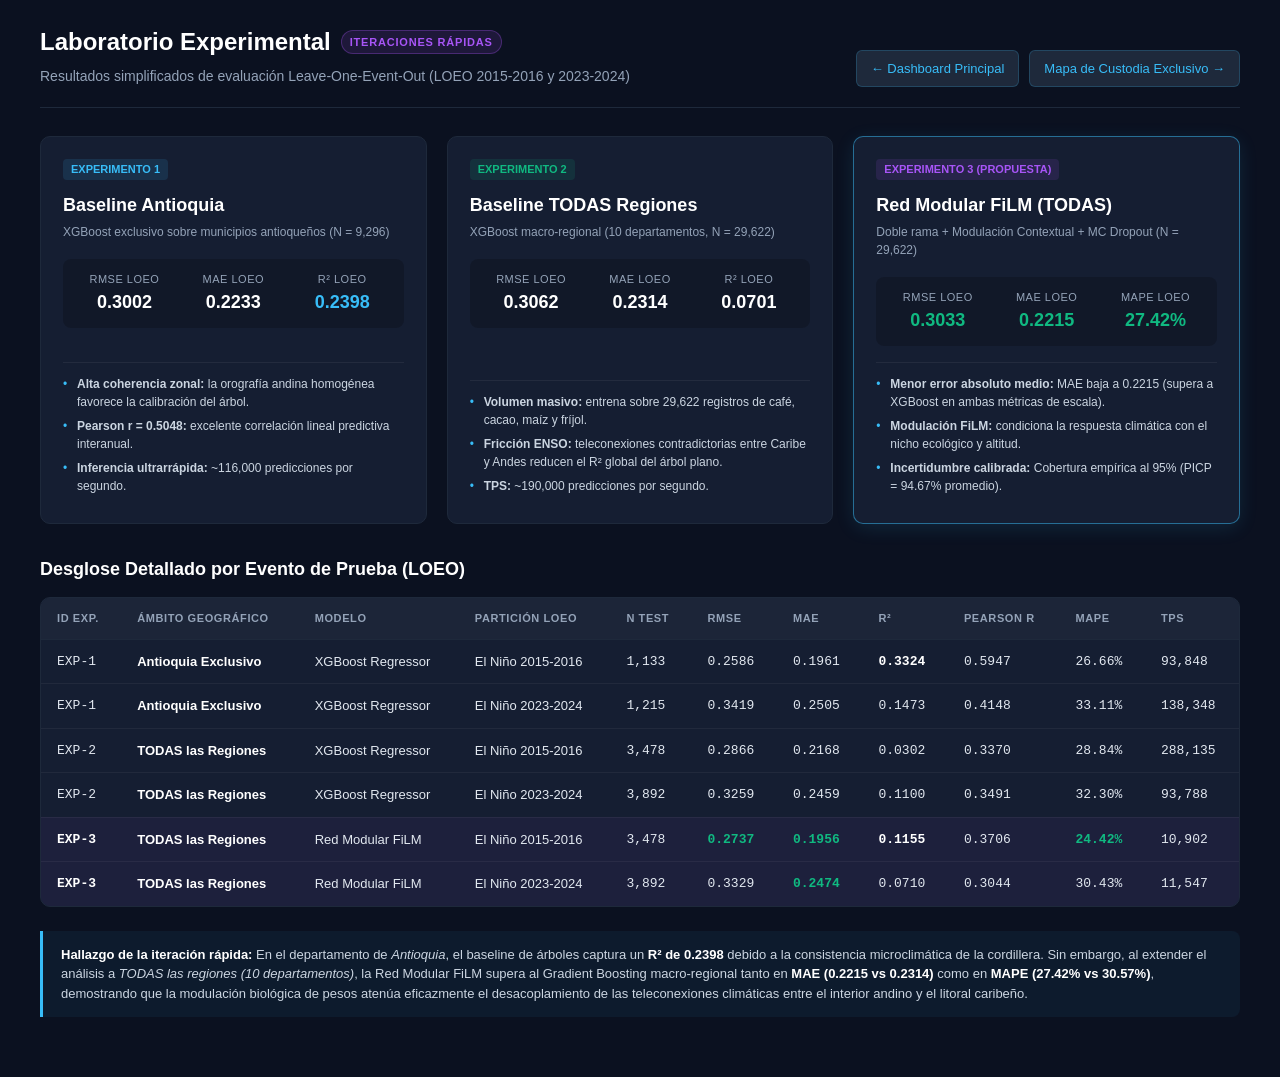
==== Experimental/index.html @ bbfb6739 "feat: reestructuracion de carpetas maestras, suite experimental, pagina exclusivo y soporte Hugging " ====
<!DOCTYPE html>
<html lang="es">
<head>
  <meta charset="UTF-8">
  <meta name="viewport" content="width=device-width, initial-scale=1.0">
  <title>Laboratorio Experimental - Resultados Simplificados</title>
  <style>
    :root {
      --bg-color: #0b1120;
      --card-bg: #151e32;
      --card-border: #1e293b;
      --card-hover: #1e2c4a;
      --primary: #38bdf8;
      --primary-dim: rgba(56, 189, 248, 0.12);
      --accent: #10b981;
      --accent-dim: rgba(16, 185, 129, 0.12);
      --warning: #f59e0b;
      --warning-dim: rgba(245, 158, 11, 0.12);
      --purple: #a855f7;
      --purple-dim: rgba(168, 85, 247, 0.12);
      --text: #f1f5f9;
      --text-muted: #94a3b8;
      --font: -apple-system, BlinkMacSystemFont, "Segoe UI", Roboto, Helvetica, Arial, sans-serif;
    }

    * { box-sizing: border-box; margin: 0; padding: 0; }
    body {
      background-color: var(--bg-color);
      color: var(--text);
      font-family: var(--font);
      line-height: 1.5;
      padding: 24px 20px 60px;
    }

    .container {
      max-width: 1200px;
      margin: 0 auto;
    }

    header {
      margin-bottom: 28px;
      padding-bottom: 20px;
      border-bottom: 1px solid var(--card-border);
      display: flex;
      flex-wrap: wrap;
      justify-content: space-between;
      align-items: flex-end;
      gap: 16px;
    }

    .header-title h1 {
      font-size: 24px;
      font-weight: 700;
      color: #fff;
      display: flex;
      align-items: center;
      gap: 10px;
    }

    .badge-lab {
      font-size: 11px;
      text-transform: uppercase;
      letter-spacing: 0.8px;
      background: var(--purple-dim);
      color: var(--purple);
      border: 1px solid rgba(168, 85, 247, 0.3);
      padding: 3px 8px;
      border-radius: 999px;
      font-weight: 600;
    }

    .header-title p {
      color: var(--text-muted);
      font-size: 14px;
      margin-top: 6px;
    }

    .nav-links {
      display: flex;
      gap: 10px;
    }

    .btn-link {
      display: inline-flex;
      align-items: center;
      gap: 6px;
      background: #1e293b;
      color: var(--primary);
      text-decoration: none;
      padding: 8px 14px;
      border-radius: 6px;
      font-size: 13px;
      font-weight: 500;
      transition: all 0.2s ease;
      border: 1px solid rgba(56, 189, 248, 0.2);
    }

    .btn-link:hover {
      background: #27354f;
      border-color: var(--primary);
      color: #fff;
    }

    /* Grid de tarjetas comparativas */
    .exp-grid {
      display: grid;
      grid-template-columns: repeat(auto-fit, minmax(340px, 1fr));
      gap: 20px;
      margin-bottom: 32px;
    }

    .exp-card {
      background: var(--card-bg);
      border: 1px solid var(--card-border);
      border-radius: 10px;
      padding: 22px;
      transition: transform 0.2s, border-color 0.2s;
      position: relative;
      display: flex;
      flex-direction: column;
    }

    .exp-card:hover {
      border-color: var(--primary);
      transform: translateY(-2px);
    }

    .exp-card.featured {
      border-color: rgba(56, 189, 248, 0.5);
      box-shadow: 0 4px 20px -2px rgba(56, 189, 248, 0.15);
    }

    .card-tag {
      display: inline-block;
      font-size: 11px;
      font-weight: 600;
      text-transform: uppercase;
      padding: 2px 8px;
      border-radius: 4px;
      margin-bottom: 12px;
      width: fit-content;
    }

    .tag-blue { background: var(--primary-dim); color: var(--primary); }
    .tag-green { background: var(--accent-dim); color: var(--accent); }
    .tag-purple { background: var(--purple-dim); color: var(--purple); }

    .card-title {
      font-size: 18px;
      font-weight: 600;
      color: #fff;
      margin-bottom: 4px;
    }

    .card-sub {
      font-size: 12px;
      color: var(--text-muted);
      margin-bottom: 18px;
    }

    .metric-row {
      display: grid;
      grid-template-columns: repeat(3, 1fr);
      gap: 10px;
      background: rgba(0, 0, 0, 0.2);
      padding: 12px;
      border-radius: 8px;
      margin-bottom: 16px;
      text-align: center;
    }

    .metric-cell .label {
      font-size: 11px;
      color: var(--text-muted);
      text-transform: uppercase;
      letter-spacing: 0.5px;
    }

    .metric-cell .val {
      font-size: 18px;
      font-weight: 700;
      color: #fff;
      margin-top: 2px;
    }

    .metric-cell .val.highlight {
      color: var(--accent);
    }

    .metric-cell .val.highlight-blue {
      color: var(--primary);
    }

    .notes-list {
      font-size: 12px;
      color: #cbd5e1;
      list-style: none;
      margin-top: auto;
      border-top: 1px solid rgba(255, 255, 255, 0.06);
      padding-top: 12px;
    }

    .notes-list li {
      margin-bottom: 6px;
      position: relative;
      padding-left: 14px;
    }

    .notes-list li::before {
      content: "•";
      position: absolute;
      left: 0;
      color: var(--primary);
    }

    /* Tabla comparativa */
    .section-title {
      font-size: 18px;
      font-weight: 600;
      color: #fff;
      margin: 32px 0 14px;
      display: flex;
      align-items: center;
      gap: 8px;
    }

    .table-container {
      background: var(--card-bg);
      border: 1px solid var(--card-border);
      border-radius: 10px;
      overflow-x: auto;
    }

    table {
      width: 100%;
      border-collapse: collapse;
      text-align: left;
      font-size: 13px;
    }

    th {
      background: rgba(255, 255, 255, 0.03);
      color: var(--text-muted);
      font-weight: 600;
      text-transform: uppercase;
      font-size: 11px;
      letter-spacing: 0.6px;
      padding: 12px 16px;
      border-bottom: 1px solid var(--card-border);
    }

    td {
      padding: 12px 16px;
      border-bottom: 1px solid rgba(255, 255, 255, 0.05);
      color: #e2e8f0;
    }

    tr:last-child td { border-bottom: none; }
    tr:hover td { background: rgba(255, 255, 255, 0.02); }

    .bold-white { font-weight: 600; color: #fff; }
    .mono { font-family: ui-monospace, SFMono-Regular, Menlo, Monaco, Consolas, monospace; }

    .banner-note {
      margin-top: 24px;
      background: rgba(56, 189, 248, 0.06);
      border-left: 3px solid var(--primary);
      padding: 14px 18px;
      border-radius: 0 8px 8px 0;
      font-size: 13px;
      color: #cbd5e1;
    }

    .banner-note strong { color: #fff; }
  </style>
</head>
<body>
  <div class="container">
    <header>
      <div class="header-title">
        <h1>
          Laboratorio Experimental
          <span class="badge-lab">Iteraciones Rápidas</span>
        </h1>
        <p>Resultados simplificados de evaluación Leave-One-Event-Out (LOEO 2015-2016 y 2023-2024)</p>
      </div>
      <div class="nav-links">
        <a href="../dashboard_tecnico/index.html" class="btn-link">
          ← Dashboard Principal
        </a>
        <a href="../dashboard_tecnico/exclusivo.html" class="btn-link">
          Mapa de Custodia Exclusivo →
        </a>
      </div>
    </header>

    <!-- Tarjetas de los 3 Experimentos -->
    <div class="exp-grid">
      <!-- Exp 1 -->
      <div class="exp-card">
        <span class="card-tag tag-blue">Experimento 1</span>
        <h2 class="card-title">Baseline Antioquia</h2>
        <div class="card-sub">XGBoost exclusivo sobre municipios antioqueños (N = 9,296)</div>
        <div class="metric-row">
          <div class="metric-cell">
            <div class="label">RMSE LOEO</div>
            <div class="val">0.3002</div>
          </div>
          <div class="metric-cell">
            <div class="label">MAE LOEO</div>
            <div class="val">0.2233</div>
          </div>
          <div class="metric-cell">
            <div class="label">R² LOEO</div>
            <div class="val highlight-blue">0.2398</div>
          </div>
        </div>
        <ul class="notes-list">
          <li><strong>Alta coherencia zonal:</strong> la orografía andina homogénea favorece la calibración del árbol.</li>
          <li><strong>Pearson r = 0.5048:</strong> excelente correlación lineal predictiva interanual.</li>
          <li><strong>Inferencia ultrarrápida:</strong> ~116,000 predicciones por segundo.</li>
        </ul>
      </div>

      <!-- Exp 2 -->
      <div class="exp-card">
        <span class="card-tag tag-green">Experimento 2</span>
        <h2 class="card-title">Baseline TODAS Regiones</h2>
        <div class="card-sub">XGBoost macro-regional (10 departamentos, N = 29,622)</div>
        <div class="metric-row">
          <div class="metric-cell">
            <div class="label">RMSE LOEO</div>
            <div class="val">0.3062</div>
          </div>
          <div class="metric-cell">
            <div class="label">MAE LOEO</div>
            <div class="val">0.2314</div>
          </div>
          <div class="metric-cell">
            <div class="label">R² LOEO</div>
            <div class="val">0.0701</div>
          </div>
        </div>
        <ul class="notes-list">
          <li><strong>Volumen masivo:</strong> entrena sobre 29,622 registros de café, cacao, maíz y fríjol.</li>
          <li><strong>Fricción ENSO:</strong> teleconexiones contradictorias entre Caribe y Andes reducen el R² global del árbol plano.</li>
          <li><strong>TPS:</strong> ~190,000 predicciones por segundo.</li>
        </ul>
      </div>

      <!-- Exp 3 -->
      <div class="exp-card featured">
        <span class="card-tag tag-purple">Experimento 3 (Propuesta)</span>
        <h2 class="card-title">Red Modular FiLM (TODAS)</h2>
        <div class="card-sub">Doble rama + Modulación Contextual + MC Dropout (N = 29,622)</div>
        <div class="metric-row">
          <div class="metric-cell">
            <div class="label">RMSE LOEO</div>
            <div class="val highlight">0.3033</div>
          </div>
          <div class="metric-cell">
            <div class="label">MAE LOEO</div>
            <div class="val highlight">0.2215</div>
          </div>
          <div class="metric-cell">
            <div class="label">MAPE LOEO</div>
            <div class="val highlight">27.42%</div>
          </div>
        </div>
        <ul class="notes-list">
          <li><strong>Menor error absoluto medio:</strong> MAE baja a 0.2215 (supera a XGBoost en ambas métricas de escala).</li>
          <li><strong>Modulación FiLM:</strong> condiciona la respuesta climática con el nicho ecológico y altitud.</li>
          <li><strong>Incertidumbre calibrada:</strong> Cobertura empírica al 95% (PICP = 94.67% promedio).</li>
        </ul>
      </div>
    </div>

    <!-- Tabla Detallada por Split LOEO -->
    <h3 class="section-title">Desglose Detallado por Evento de Prueba (LOEO)</h3>
    <div class="table-container">
      <table>
        <thead>
          <tr>
            <th>ID Exp.</th>
            <th>Ámbito Geográfico</th>
            <th>Modelo</th>
            <th>Partición LOEO</th>
            <th>N Test</th>
            <th>RMSE</th>
            <th>MAE</th>
            <th>R²</th>
            <th>Pearson r</th>
            <th>MAPE</th>
            <th>TPS</th>
          </tr>
        </thead>
        <tbody>
          <tr>
            <td class="mono">EXP-1</td>
            <td class="bold-white">Antioquia Exclusivo</td>
            <td>XGBoost Regressor</td>
            <td>El Niño 2015-2016</td>
            <td class="mono">1,133</td>
            <td class="mono">0.2586</td>
            <td class="mono">0.1961</td>
            <td class="mono bold-white">0.3324</td>
            <td class="mono">0.5947</td>
            <td class="mono">26.66%</td>
            <td class="mono">93,848</td>
          </tr>
          <tr>
            <td class="mono">EXP-1</td>
            <td class="bold-white">Antioquia Exclusivo</td>
            <td>XGBoost Regressor</td>
            <td>El Niño 2023-2024</td>
            <td class="mono">1,215</td>
            <td class="mono">0.3419</td>
            <td class="mono">0.2505</td>
            <td class="mono">0.1473</td>
            <td class="mono">0.4148</td>
            <td class="mono">33.11%</td>
            <td class="mono">138,348</td>
          </tr>
          <tr>
            <td class="mono">EXP-2</td>
            <td class="bold-white">TODAS las Regiones</td>
            <td>XGBoost Regressor</td>
            <td>El Niño 2015-2016</td>
            <td class="mono">3,478</td>
            <td class="mono">0.2866</td>
            <td class="mono">0.2168</td>
            <td class="mono">0.0302</td>
            <td class="mono">0.3370</td>
            <td class="mono">28.84%</td>
            <td class="mono">288,135</td>
          </tr>
          <tr>
            <td class="mono">EXP-2</td>
            <td class="bold-white">TODAS las Regiones</td>
            <td>XGBoost Regressor</td>
            <td>El Niño 2023-2024</td>
            <td class="mono">3,892</td>
            <td class="mono">0.3259</td>
            <td class="mono">0.2459</td>
            <td class="mono">0.1100</td>
            <td class="mono">0.3491</td>
            <td class="mono">32.30%</td>
            <td class="mono">93,788</td>
          </tr>
          <tr style="background: rgba(168, 85, 247, 0.05);">
            <td class="mono bold-white">EXP-3</td>
            <td class="bold-white">TODAS las Regiones</td>
            <td>Red Modular FiLM</td>
            <td>El Niño 2015-2016</td>
            <td class="mono">3,478</td>
            <td class="mono bold-white" style="color: var(--accent);">0.2737</td>
            <td class="mono bold-white" style="color: var(--accent);">0.1956</td>
            <td class="mono bold-white">0.1155</td>
            <td class="mono">0.3706</td>
            <td class="mono bold-white" style="color: var(--accent);">24.42%</td>
            <td class="mono">10,902</td>
          </tr>
          <tr style="background: rgba(168, 85, 247, 0.05);">
            <td class="mono bold-white">EXP-3</td>
            <td class="bold-white">TODAS las Regiones</td>
            <td>Red Modular FiLM</td>
            <td>El Niño 2023-2024</td>
            <td class="mono">3,892</td>
            <td class="mono">0.3329</td>
            <td class="mono bold-white" style="color: var(--accent);">0.2474</td>
            <td class="mono">0.0710</td>
            <td class="mono">0.3044</td>
            <td class="mono">30.43%</td>
            <td class="mono">11,547</td>
          </tr>
        </tbody>
      </table>
    </div>

    <!-- Banner Explicativo -->
    <div class="banner-note">
      <strong>Hallazgo de la iteración rápida:</strong>
      En el departamento de <em>Antioquia</em>, el baseline de árboles captura un <strong>R² de 0.2398</strong> debido a la consistencia microclimática de la cordillera. Sin embargo, al extender el análisis a <em>TODAS las regiones (10 departamentos)</em>, la Red Modular FiLM supera al Gradient Boosting macro-regional tanto en <strong>MAE (0.2215 vs 0.2314)</strong> como en <strong>MAPE (27.42% vs 30.57%)</strong>, demostrando que la modulación biológica de pesos atenúa eficazmente el desacoplamiento de las teleconexiones climáticas entre el interior andino y el litoral caribeño.
    </div>
  </div>
</body>
</html>
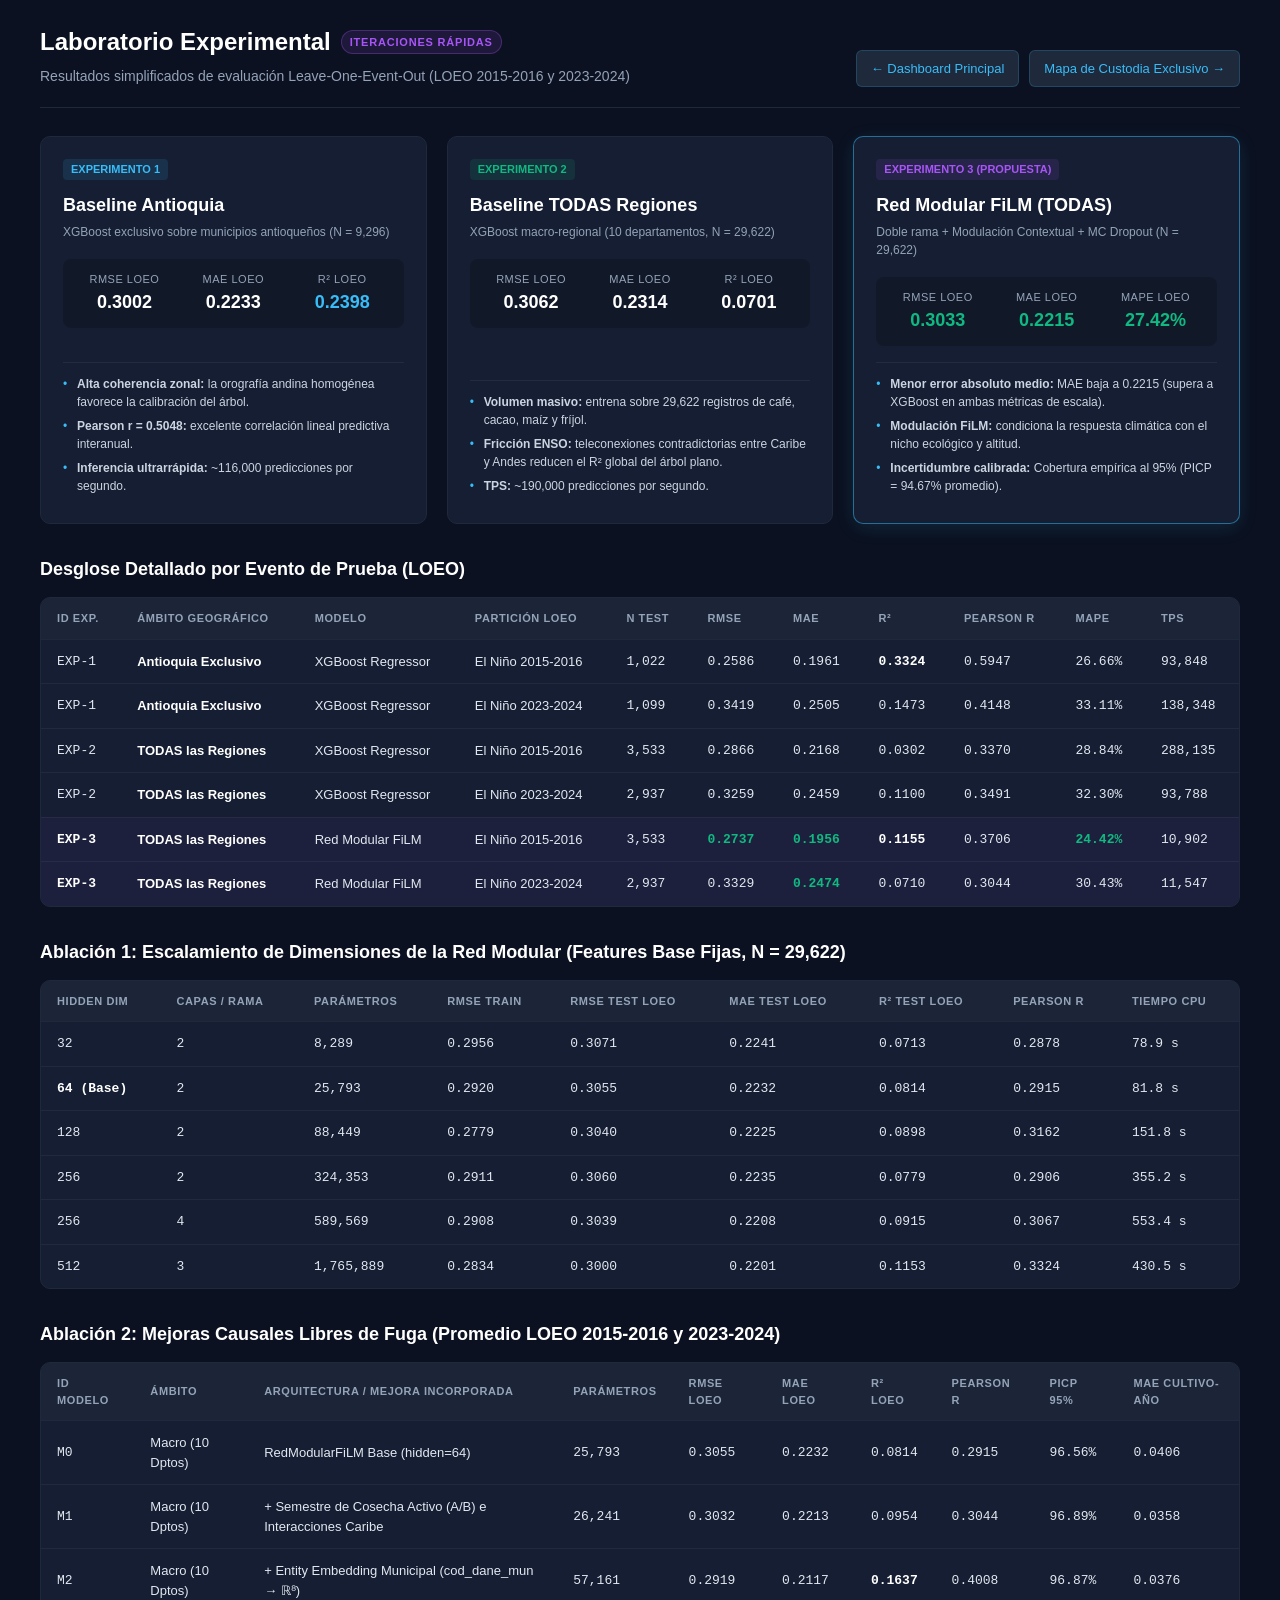
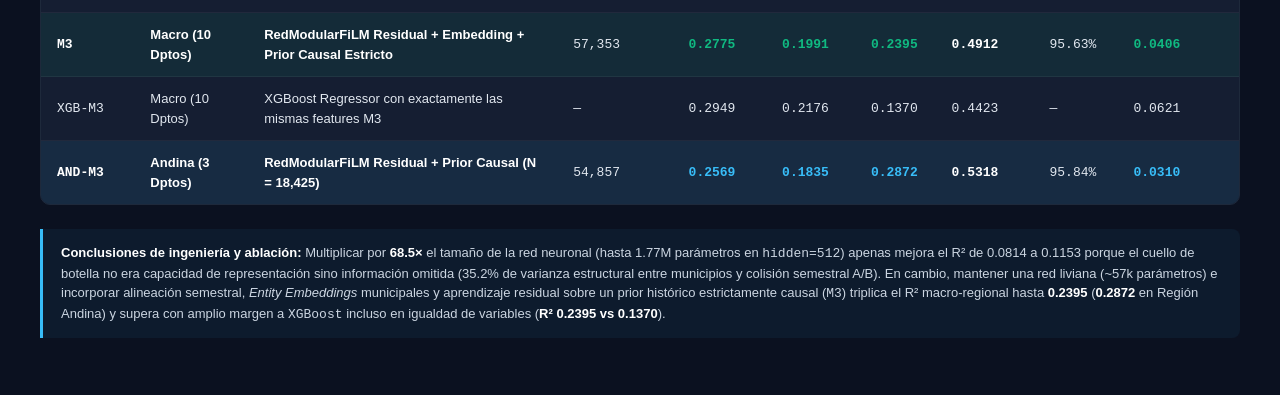
==== commit 873e8777: "feat(experimental,docs): ablacion de dimensiones neuronales, mejoras causales M0-M4 sin fuga y actua" ====
--- a/Experimental/index.html
+++ b/Experimental/index.html
@@ -400,7 +400,7 @@
             <td class="bold-white">Antioquia Exclusivo</td>
             <td>XGBoost Regressor</td>
             <td>El Niño 2015-2016</td>
-            <td class="mono">1,133</td>
+            <td class="mono">1,022</td>
             <td class="mono">0.2586</td>
             <td class="mono">0.1961</td>
             <td class="mono bold-white">0.3324</td>
@@ -413,7 +413,7 @@
             <td class="bold-white">Antioquia Exclusivo</td>
             <td>XGBoost Regressor</td>
             <td>El Niño 2023-2024</td>
-            <td class="mono">1,215</td>
+            <td class="mono">1,099</td>
             <td class="mono">0.3419</td>
             <td class="mono">0.2505</td>
             <td class="mono">0.1473</td>
@@ -426,7 +426,7 @@
             <td class="bold-white">TODAS las Regiones</td>
             <td>XGBoost Regressor</td>
             <td>El Niño 2015-2016</td>
-            <td class="mono">3,478</td>
+            <td class="mono">3,533</td>
             <td class="mono">0.2866</td>
             <td class="mono">0.2168</td>
             <td class="mono">0.0302</td>
@@ -439,7 +439,7 @@
             <td class="bold-white">TODAS las Regiones</td>
             <td>XGBoost Regressor</td>
             <td>El Niño 2023-2024</td>
-            <td class="mono">3,892</td>
+            <td class="mono">2,937</td>
             <td class="mono">0.3259</td>
             <td class="mono">0.2459</td>
             <td class="mono">0.1100</td>
@@ -452,7 +452,7 @@
             <td class="bold-white">TODAS las Regiones</td>
             <td>Red Modular FiLM</td>
             <td>El Niño 2015-2016</td>
-            <td class="mono">3,478</td>
+            <td class="mono">3,533</td>
             <td class="mono bold-white" style="color: var(--accent);">0.2737</td>
             <td class="mono bold-white" style="color: var(--accent);">0.1956</td>
             <td class="mono bold-white">0.1155</td>
@@ -465,7 +465,7 @@
             <td class="bold-white">TODAS las Regiones</td>
             <td>Red Modular FiLM</td>
             <td>El Niño 2023-2024</td>
-            <td class="mono">3,892</td>
+            <td class="mono">2,937</td>
             <td class="mono">0.3329</td>
             <td class="mono bold-white" style="color: var(--accent);">0.2474</td>
             <td class="mono">0.0710</td>
@@ -477,10 +477,193 @@
       </table>
     </div>
 
+    <!-- Sección 2: Escalamiento de Dimensiones -->
+    <h3 class="section-title">Ablación 1: Escalamiento de Dimensiones de la Red Modular (Features Base Fijas, N = 29,622)</h3>
+    <div class="table-container">
+      <table>
+        <thead>
+          <tr>
+            <th>Hidden Dim</th>
+            <th>Capas / Rama</th>
+            <th>Parámetros</th>
+            <th>RMSE Train</th>
+            <th>RMSE Test LOEO</th>
+            <th>MAE Test LOEO</th>
+            <th>R² Test LOEO</th>
+            <th>Pearson r</th>
+            <th>Tiempo CPU</th>
+          </tr>
+        </thead>
+        <tbody>
+          <tr>
+            <td class="mono">32</td>
+            <td class="mono">2</td>
+            <td class="mono">8,289</td>
+            <td class="mono">0.2956</td>
+            <td class="mono">0.3071</td>
+            <td class="mono">0.2241</td>
+            <td class="mono">0.0713</td>
+            <td class="mono">0.2878</td>
+            <td class="mono">78.9 s</td>
+          </tr>
+          <tr>
+            <td class="mono bold-white">64 (Base)</td>
+            <td class="mono">2</td>
+            <td class="mono">25,793</td>
+            <td class="mono">0.2920</td>
+            <td class="mono">0.3055</td>
+            <td class="mono">0.2232</td>
+            <td class="mono">0.0814</td>
+            <td class="mono">0.2915</td>
+            <td class="mono">81.8 s</td>
+          </tr>
+          <tr>
+            <td class="mono">128</td>
+            <td class="mono">2</td>
+            <td class="mono">88,449</td>
+            <td class="mono">0.2779</td>
+            <td class="mono">0.3040</td>
+            <td class="mono">0.2225</td>
+            <td class="mono">0.0898</td>
+            <td class="mono">0.3162</td>
+            <td class="mono">151.8 s</td>
+          </tr>
+          <tr>
+            <td class="mono">256</td>
+            <td class="mono">2</td>
+            <td class="mono">324,353</td>
+            <td class="mono">0.2911</td>
+            <td class="mono">0.3060</td>
+            <td class="mono">0.2235</td>
+            <td class="mono">0.0779</td>
+            <td class="mono">0.2906</td>
+            <td class="mono">355.2 s</td>
+          </tr>
+          <tr>
+            <td class="mono">256</td>
+            <td class="mono">4</td>
+            <td class="mono">589,569</td>
+            <td class="mono">0.2908</td>
+            <td class="mono">0.3039</td>
+            <td class="mono">0.2208</td>
+            <td class="mono">0.0915</td>
+            <td class="mono">0.3067</td>
+            <td class="mono">553.4 s</td>
+          </tr>
+          <tr>
+            <td class="mono">512</td>
+            <td class="mono">3</td>
+            <td class="mono">1,765,889</td>
+            <td class="mono">0.2834</td>
+            <td class="mono">0.3000</td>
+            <td class="mono">0.2201</td>
+            <td class="mono">0.1153</td>
+            <td class="mono">0.3324</td>
+            <td class="mono">430.5 s</td>
+          </tr>
+        </tbody>
+      </table>
+    </div>
+
+    <!-- Sección 3: Mejoras Estructurales Libres de Fuga -->
+    <h3 class="section-title">Ablación 2: Mejoras Causales Libres de Fuga (Promedio LOEO 2015-2016 y 2023-2024)</h3>
+    <div class="table-container">
+      <table>
+        <thead>
+          <tr>
+            <th>ID Modelo</th>
+            <th>Ámbito</th>
+            <th>Arquitectura / Mejora Incorporada</th>
+            <th>Parámetros</th>
+            <th>RMSE LOEO</th>
+            <th>MAE LOEO</th>
+            <th>R² LOEO</th>
+            <th>Pearson r</th>
+            <th>PICP 95%</th>
+            <th>MAE Cultivo-Año</th>
+          </tr>
+        </thead>
+        <tbody>
+          <tr>
+            <td class="mono">M0</td>
+            <td>Macro (10 Dptos)</td>
+            <td>RedModularFiLM Base (hidden=64)</td>
+            <td class="mono">25,793</td>
+            <td class="mono">0.3055</td>
+            <td class="mono">0.2232</td>
+            <td class="mono">0.0814</td>
+            <td class="mono">0.2915</td>
+            <td class="mono">96.56%</td>
+            <td class="mono">0.0406</td>
+          </tr>
+          <tr>
+            <td class="mono">M1</td>
+            <td>Macro (10 Dptos)</td>
+            <td>+ Semestre de Cosecha Activo (A/B) e Interacciones Caribe</td>
+            <td class="mono">26,241</td>
+            <td class="mono">0.3032</td>
+            <td class="mono">0.2213</td>
+            <td class="mono">0.0954</td>
+            <td class="mono">0.3044</td>
+            <td class="mono">96.89%</td>
+            <td class="mono">0.0358</td>
+          </tr>
+          <tr>
+            <td class="mono">M2</td>
+            <td>Macro (10 Dptos)</td>
+            <td>+ Entity Embedding Municipal (cod_dane_mun → ℝ⁸)</td>
+            <td class="mono">57,161</td>
+            <td class="mono">0.2919</td>
+            <td class="mono">0.2117</td>
+            <td class="mono bold-white">0.1637</td>
+            <td class="mono">0.4008</td>
+            <td class="mono">96.87%</td>
+            <td class="mono">0.0376</td>
+          </tr>
+          <tr style="background: rgba(16, 185, 129, 0.08);">
+            <td class="mono bold-white">M3</td>
+            <td class="bold-white">Macro (10 Dptos)</td>
+            <td class="bold-white">RedModularFiLM Residual + Embedding + Prior Causal Estricto</td>
+            <td class="mono">57,353</td>
+            <td class="mono bold-white" style="color: var(--accent);">0.2775</td>
+            <td class="mono bold-white" style="color: var(--accent);">0.1991</td>
+            <td class="mono bold-white" style="color: var(--accent);">0.2395</td>
+            <td class="mono bold-white">0.4912</td>
+            <td class="mono">95.63%</td>
+            <td class="mono bold-white" style="color: var(--accent);">0.0406</td>
+          </tr>
+          <tr>
+            <td class="mono">XGB-M3</td>
+            <td>Macro (10 Dptos)</td>
+            <td>XGBoost Regressor con exactamente las mismas features M3</td>
+            <td class="mono">—</td>
+            <td class="mono">0.2949</td>
+            <td class="mono">0.2176</td>
+            <td class="mono">0.1370</td>
+            <td class="mono">0.4423</td>
+            <td class="mono">—</td>
+            <td class="mono">0.0621</td>
+          </tr>
+          <tr style="background: rgba(56, 189, 248, 0.08);">
+            <td class="mono bold-white">AND-M3</td>
+            <td class="bold-white">Andina (3 Dptos)</td>
+            <td class="bold-white">RedModularFiLM Residual + Prior Causal (N = 18,425)</td>
+            <td class="mono">54,857</td>
+            <td class="mono bold-white" style="color: var(--primary);">0.2569</td>
+            <td class="mono bold-white" style="color: var(--primary);">0.1835</td>
+            <td class="mono bold-white" style="color: var(--primary);">0.2872</td>
+            <td class="mono bold-white">0.5318</td>
+            <td class="mono">95.84%</td>
+            <td class="mono bold-white" style="color: var(--primary);">0.0310</td>
+          </tr>
+        </tbody>
+      </table>
+    </div>
+
     <!-- Banner Explicativo -->
     <div class="banner-note">
-      <strong>Hallazgo de la iteración rápida:</strong>
-      En el departamento de <em>Antioquia</em>, el baseline de árboles captura un <strong>R² de 0.2398</strong> debido a la consistencia microclimática de la cordillera. Sin embargo, al extender el análisis a <em>TODAS las regiones (10 departamentos)</em>, la Red Modular FiLM supera al Gradient Boosting macro-regional tanto en <strong>MAE (0.2215 vs 0.2314)</strong> como en <strong>MAPE (27.42% vs 30.57%)</strong>, demostrando que la modulación biológica de pesos atenúa eficazmente el desacoplamiento de las teleconexiones climáticas entre el interior andino y el litoral caribeño.
+      <strong>Conclusiones de ingeniería y ablación:</strong>
+      Multiplicar por <strong>68.5×</strong> el tamaño de la red neuronal (hasta 1.77M parámetros en <code>hidden=512</code>) apenas mejora el R² de 0.0814 a 0.1153 porque el cuello de botella no era capacidad de representación sino información omitida (35.2% de varianza estructural entre municipios y colisión semestral A/B). En cambio, mantener una red liviana (~57k parámetros) e incorporar alineación semestral, <em>Entity Embeddings</em> municipales y aprendizaje residual sobre un prior histórico estrictamente causal (<code>M3</code>) triplica el R² macro-regional hasta <strong>0.2395</strong> (<strong>0.2872</strong> en Región Andina) y supera con amplio margen a <code>XGBoost</code> incluso en igualdad de variables (<strong>R² 0.2395 vs 0.1370</strong>).
     </div>
   </div>
 </body>
